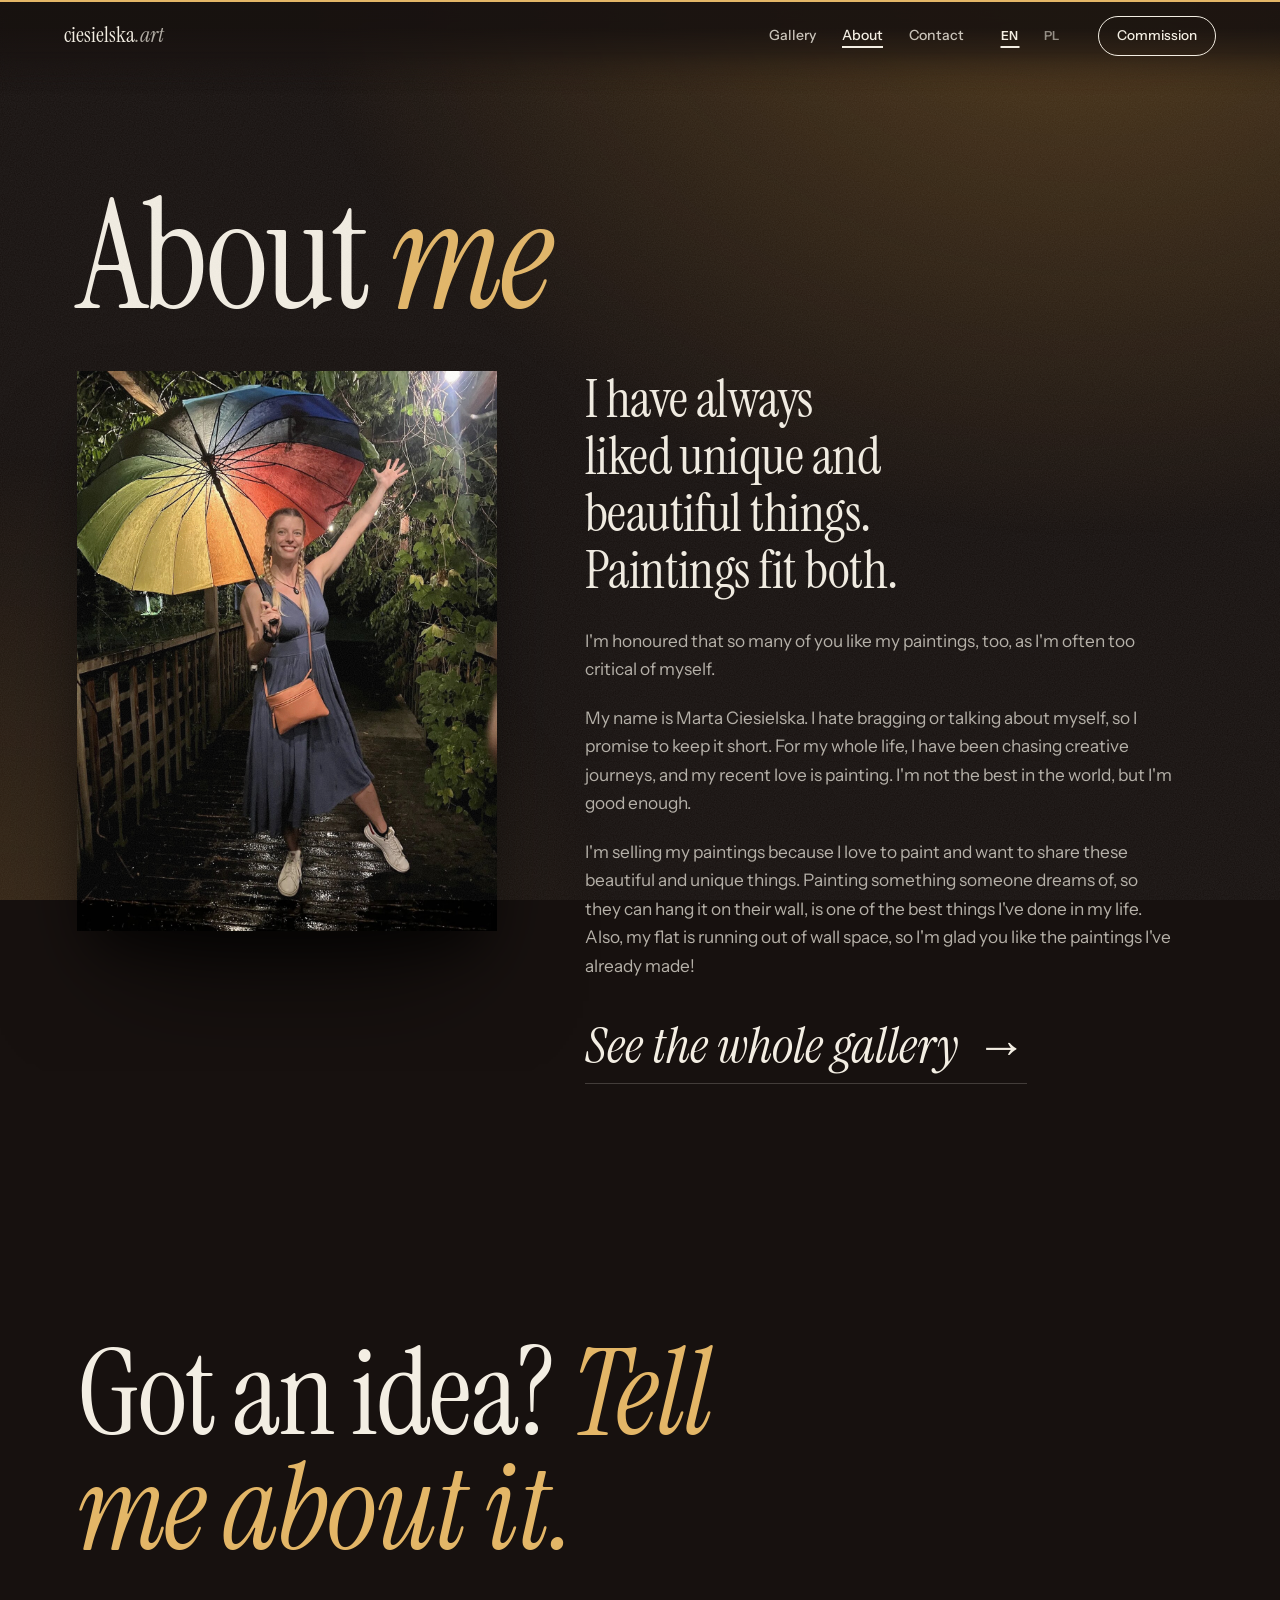
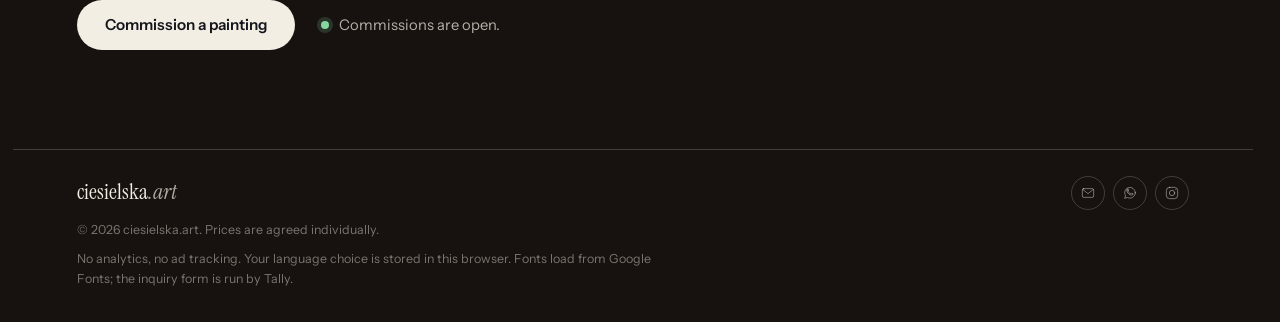
==== about.html @ aa06f035 "Add About page, three new paintings and a restyled contact page - About page with Marta's text and p" ====
<!DOCTYPE html>
<html lang="en" data-room="ember">
<head>
<meta charset="UTF-8">
<meta name="viewport" content="width=device-width, initial-scale=1.0, viewport-fit=cover">
<meta name="theme-color" content="#17110f">
<meta name="description" content="Marta Ciesielska, painter. A few words about who paints the pictures on ciesielska.art.">
<meta property="og:type" content="website">
<meta property="og:title" content="About | ciesielska.art">
<meta property="og:description" content="Marta Ciesielska, painter. A few words about who paints the pictures on ciesielska.art.">
<meta property="og:image" content="https://ciesielska.art/images/01-nebula-turtles.jpg">

<title>About | ciesielska.art</title>

<link rel="icon" href="data:image/svg+xml,%3Csvg xmlns='http://www.w3.org/2000/svg' viewBox='0 0 32 32'%3E%3Crect width='32' height='32' rx='7' fill='%230a1322'/%3E%3Cpath d='M7 20c2-9 9-13 17-11-1 8-6 14-14 15-2 0-3-2-3-4z' fill='%23e2633c'/%3E%3C/svg%3E">

<link rel="preconnect" href="https://fonts.googleapis.com">
<link rel="preconnect" href="https://fonts.gstatic.com" crossorigin>
<link href="https://fonts.googleapis.com/css2?family=Instrument+Sans:wght@400;500;600&family=Instrument+Serif:ital@0;1&display=swap" rel="stylesheet">

<script>
if (!matchMedia('(prefers-reduced-motion: reduce)').matches || /[?&]motion=on\b/.test(location.search)) document.documentElement.classList.add('motion');
</script>

<link rel="stylesheet" href="site.css?v=about-1">
</head>
<body data-page="about">

<div class="wash" aria-hidden="true"></div>
<div class="grain" aria-hidden="true"></div>
<div class="progress" aria-hidden="true"></div>

<header class="topbar">
  <a class="wordmark" href="./">ciesielska<em>.art</em></a>
  <div class="topbar-right">
    <a class="nav-link" href="gallery.html" data-i18n="nav_gallery">Gallery</a>
    <a class="nav-link" href="about.html" aria-current="page" data-i18n="nav_about">About</a>
    <a class="nav-link" href="contact.html" data-i18n="nav_contact">Contact</a>
    <div class="lang" role="group" aria-label="Language" data-i18n-attr="aria-label:language_group">
      <button type="button" data-lang="en" aria-pressed="true" aria-label="Switch to English">EN</button>
      <button type="button" data-lang="pl" aria-pressed="false" aria-label="Switch to Polish">PL</button>
    </div>
    <button type="button" class="topbar-cta" data-commission data-i18n="cta_top">Commission</button>
  </div>
</header>

<main>
  <section class="page-head about-head" data-room="ember">
    <h1 data-i18n-html="about_title">About <em>me</em></h1>
  </section>

  <section class="about-body" data-room="ember">
    <figure class="about-photo unveil">
      <div class="art" style="--ratio:1200/1599">
        <img src="images/marta.jpg" width="1200" height="1599" alt="Marta Ciesielska smiling under a rainbow umbrella on a rainy night, one arm raised" data-i18n-attr="alt:about_photo_alt" decoding="async">
        <span class="sheen" aria-hidden="true"></span>
      </div>
    </figure>

    <div class="about-text">
      <p class="about-lead reveal" data-i18n="about_lead">I have always liked unique and beautiful things. Paintings fit both.</p>
      <p class="reveal" data-i18n="about_p1">I'm honoured that so many of you like my paintings, too, as I'm often too critical of myself.</p>
      <p class="reveal" data-i18n="about_p2">My name is Marta Ciesielska. I hate bragging or talking about myself, so I promise to keep it short. For my whole life, I have been chasing creative journeys, and my recent love is painting. I'm not the best in the world, but I'm good enough.</p>
      <p class="reveal" data-i18n="about_p3">I'm selling my paintings because I love to paint and want to share these beautiful and unique things. Painting something someone dreams of, so they can hang it on their wall, is one of the best things I've done in my life. Also, my flat is running out of wall space, so I'm glad you like the paintings I've already made!</p>
      <p class="about-more reveal"><a class="big-link" href="gallery.html" data-i18n="see_all">See the whole gallery</a></p>
    </div>
  </section>

  <section class="closing" data-room="ember">
    <h2 class="reveal" data-i18n-html="closing_title">Got an idea? <em>Tell me about it.</em></h2>
    <div class="closing-row reveal">
      <button type="button" class="btn btn-solid" data-commission data-i18n="cta_footer">Commission a painting</button>
      <span class="open-note" data-i18n="footer_text">Commissions are open.</span>
    </div>
  </section>
</main>

<footer>
  <a class="wordmark" href="./">ciesielska<em>.art</em></a>
  <nav class="footer-social" aria-label="Linki kontaktowe" data-i18n-attr="aria-label:footer_contact">
    <a href="mailto:marta@ciesielska.art" aria-label="Napisz e-mail do Marty" data-i18n-attr="aria-label:footer_email"><svg viewBox="0 0 24 24" aria-hidden="true"><rect x="3.5" y="5.5" width="17" height="13" rx="2"></rect><path d="m4.5 7 7.5 6 7.5-6"></path></svg></a>
    <a href="https://wa.me/ciesielska.art" target="_blank" rel="noopener noreferrer" aria-label="Napisz do Marty na WhatsAppie" data-i18n-attr="aria-label:footer_whatsapp"><svg viewBox="0 0 24 24" aria-hidden="true"><path d="M20 11.7a8 8 0 0 1-11.8 7L4 20l1.3-4A8 8 0 1 1 20 11.7Z"></path><path d="M9 8.5c.4 2.4 2.1 4.2 4.6 5l1.1-1.1 2 .8c-.2 1.2-1.1 2-2.3 2-3.7-.2-7.2-3.7-7.3-7.3 0-1.1.8-2.1 2-2.3l.8 2L9 8.5Z"></path></svg></a>
    <a href="https://www.instagram.com/ciesielska.art/" target="_blank" rel="noopener noreferrer" aria-label="ciesielska.art na Instagramie" data-i18n-attr="aria-label:footer_instagram"><svg viewBox="0 0 24 24" aria-hidden="true"><rect x="3.5" y="3.5" width="17" height="17" rx="5"></rect><circle cx="12" cy="12" r="4"></circle><circle class="footer-social-dot" cx="17.6" cy="6.7" r=".8"></circle></svg></a>
  </nav>
  <p data-i18n="footer_legal">© 2026 ciesielska.art. Ceny ustalam indywidualnie.</p>
  <p data-i18n="privacy_note">Bez analityki i śledzenia reklam. Wybrany język zapisuje się w tej przeglądarce. Czcionki pochodzą z Google Fonts, a formularz działa przez Tally.</p>
</footer>

<script src="works.js?v=about-1"></script>
<script src="site.js?v=about-1"></script>
</body>
</html>
---- site.css ----
/* The wall colour is a registered property, so it can fade from room to room. */
@property --wall { syntax: "<color>"; inherits: true; initial-value: #0a1322; }
@property --glow { syntax: "<color>"; inherits: true; initial-value: #1c6a86; }

:root {
  --fg: #f3eee3;
  --fg-soft: rgba(243, 238, 227, .72);
  --fg-faint: rgba(243, 238, 227, .45);
  --rule: rgba(243, 238, 227, .2);
  --ochre: #e3b667;
  --ember: #e2633c;
  --paper: #f1eadb;
  --ink: #1b1a22;
  --ink-soft: #5b5763;

  --serif: "Instrument Serif", "Iowan Old Style", Georgia, serif;
  --sans: "Instrument Sans", -apple-system, BlinkMacSystemFont, "Segoe UI", sans-serif;

  --pad: clamp(20px, 5vw, 72px);
  --hung-w: min(92vw, 1080px, calc((100svh - 300px) * 1.4286));
}

html {
  --wall: #0a1322;
  --glow: #1c6a86;
  transition: --wall 1.4s ease, --glow 1.4s ease;
  -webkit-text-size-adjust: 100%;
  scrollbar-gutter: stable;
}
html[data-room="reef"]   { --wall: #07202c; --glow: #1f93b4; }
html[data-room="violet"] { --wall: #120f2a; --glow: #5b3fae; }
html[data-room="dusk"]   { --wall: #1c1220; --glow: #c4523a; }
html[data-room="ink"]    { --wall: #0e0f14; --glow: #3a3f66; }
html[data-room="ember"]  { --wall: #17110f; --glow: #a8742a; }
html.motion { scroll-behavior: smooth; }
html:has(dialog[open]) { overflow: hidden; }

* { margin: 0; padding: 0; box-sizing: border-box; }

body {
  background: var(--wall);
  color: var(--fg);
  font-family: var(--sans);
  font-size: 1.0625rem;
  line-height: 1.55;
  -webkit-font-smoothing: antialiased;
  overflow-x: clip;
}

::selection { background: var(--ember); color: #fff; }
:focus-visible { outline: 2px solid var(--ochre); outline-offset: 4px; border-radius: 2px; }

button { font: inherit; color: inherit; background: none; border: 0; cursor: pointer; }
img { display: block; }
h1, h2, h3 { font-family: var(--serif); font-weight: 400; }
em { font-style: italic; }

/* Light pooling on the wall, tinted by the painting in view. */
.wash {
  position: fixed; inset: 0; z-index: -1; pointer-events: none;
  background:
    radial-gradient(90vmax 70vmax at 85% -10%, color-mix(in oklab, var(--glow) 42%, transparent), transparent 70%),
    radial-gradient(70vmax 60vmax at 0% 110%, color-mix(in oklab, var(--glow) 24%, transparent), transparent 70%);
}

/* Fine grain over everything, like tooth on a canvas. */
.grain {
  position: fixed; inset: 0; z-index: 40; pointer-events: none; opacity: .11;
  background-image: url("data:image/svg+xml,%3Csvg xmlns='http://www.w3.org/2000/svg' width='220' height='220'%3E%3Cfilter id='n'%3E%3CfeTurbulence type='fractalNoise' baseFrequency='.85' numOctaves='2' stitchTiles='stitch'/%3E%3CfeColorMatrix values='0 0 0 0 .5 0 0 0 0 .5 0 0 0 0 .5 0 0 0 .9 0'/%3E%3C/filter%3E%3Crect width='100%25' height='100%25' filter='url(%23n)'/%3E%3C/svg%3E");
}

.progress { display: none; }
@supports (animation-timeline: scroll()) {
  .motion .progress {
    display: block; position: fixed; top: 0; left: 0; right: 0; height: 2px; z-index: 60;
    background: var(--ochre); transform-origin: 0 50%;
    animation: grow linear both; animation-timeline: scroll(root);
  }
}
@keyframes grow { from { transform: scaleX(0); } to { transform: scaleX(1); } }

/* ============ TOP BAR ============ */
.topbar {
  position: fixed; top: 0; left: 0; right: 0; z-index: 50;
  display: flex; align-items: center; justify-content: space-between; gap: 16px;
  padding: calc(16px + env(safe-area-inset-top, 0px)) var(--pad) 12px;
  color: var(--fg);
  transition: transform .45s cubic-bezier(.2, .7, .2, 1);
}
/* A feathered veil in the wall colour, so text scrolling underneath never tangles with the header. */
.topbar::before {
  content: ""; position: absolute; inset: 0 0 -26px; z-index: -1; pointer-events: none;
  background: linear-gradient(color-mix(in srgb, var(--wall) 88%, transparent) 30%, transparent);
  -webkit-backdrop-filter: blur(10px); backdrop-filter: blur(10px);
  -webkit-mask-image: linear-gradient(#000 55%, transparent); mask-image: linear-gradient(#000 55%, transparent);
}
/* Past the hero the header tucks away on the way down and returns on the way up. */
.topbar.tucked { transform: translateY(-130%); }
.topbar.tucked:focus-within { transform: none; }
.wordmark { font-family: var(--serif); font-size: 1.35rem; color: inherit; text-decoration: none; white-space: nowrap; }
.wordmark em { opacity: .7; }
.topbar-right { display: flex; align-items: center; gap: clamp(12px, 3vw, 26px); }
.lang { display: flex; gap: 2px; }
.lang button {
  font-size: .78rem; font-weight: 600; letter-spacing: .08em;
  min-width: 40px; min-height: 40px; opacity: .55; transition: opacity .2s;
}
.lang button:hover { opacity: 1; }
.lang button[aria-pressed="true"] { opacity: 1; text-decoration: underline; text-underline-offset: 6px; text-decoration-thickness: 1.5px; }
.nav-link {
  display: inline-flex; align-items: center; min-height: 40px;
  font-size: .88rem; font-weight: 500; color: inherit; text-decoration: none; opacity: .8; transition: opacity .2s;
}
.nav-link:hover, .nav-link[aria-current] { opacity: 1; }
.nav-link[aria-current] { text-decoration: underline; text-underline-offset: 6px; text-decoration-thickness: 1.5px; }
.topbar-cta {
  font-size: .85rem; font-weight: 500; white-space: nowrap;
  min-height: 40px; padding: 0 18px; border: 1px solid currentColor; border-radius: 999px;
  transition: background .2s, color .2s;
}
.topbar-cta:hover { background: var(--fg); color: #14151c; }

/* ============ BUTTONS ============ */
.btn {
  display: inline-flex; align-items: center; justify-content: center;
  min-height: 50px; padding: 0 28px; border-radius: 999px;
  font-size: .95rem; font-weight: 600; text-decoration: none;
  transition: transform .25s cubic-bezier(.2,.7,.2,1), background .2s, color .2s, border-color .2s;
}
.btn:hover { transform: translateY(-2px); }
.btn-solid { background: var(--fg); color: #14151c; }
.btn-solid:hover { background: #fff; }
.btn-line { color: var(--fg); border: 1px solid rgba(243, 238, 227, .5); }
.btn-line:hover { border-color: var(--fg); }

.text-btn {
  font-size: .92rem; font-weight: 500; text-align: left;
  padding: 10px 0; border-bottom: 1px solid var(--rule);
  transition: border-color .2s, color .2s;
}
.text-btn::after { content: "\2192"; display: inline-block; margin-left: .5em; transition: transform .25s; }
.text-btn:hover { border-color: var(--ochre); color: var(--ochre); }
.text-btn:hover::after { transform: translateX(4px); }

/* ============ HERO ============
   With motion on, the page opens inside the paint and scrolling steps you
   back until the canvas hangs on the wall. Without it: copy, then canvas. */
.hero { position: relative; }
.hero-stage {
  position: relative; min-height: 100svh;
  display: flex; flex-direction: column; align-items: center; justify-content: center; gap: 26px;
  padding: 110px 4vw 56px;
}
.hero-copy { width: min(100%, 1080px); order: -1; margin-bottom: 20px; }
.hero-scrim, .scroll-hint { display: none; }

.kicker { font-size: .78rem; font-weight: 600; letter-spacing: .14em; text-transform: uppercase; color: var(--ochre); margin-bottom: 18px; }
.hero h1 { font-size: clamp(2.9rem, 11vw, 7.5rem); line-height: .96; letter-spacing: -.015em; margin-bottom: 22px; text-wrap: balance; }
.hero h1 em { color: var(--ochre); }
.lede { max-width: 46ch; color: var(--fg-soft); margin-bottom: 30px; text-wrap: pretty; }
.hero-actions { display: flex; flex-wrap: wrap; gap: 12px; }

.hero-canvas { width: var(--hung-w); flex: none; }
.hero-label { width: var(--hung-w); container-type: inline-size; }

.motion .hero { height: 250svh; }
.motion .hero-stage { position: sticky; top: 0; height: 100svh; min-height: 0; overflow: clip; padding: 76px 4vw 28px; }
.motion .hero-canvas { transform: scale(var(--s, 1)); pointer-events: none; }
.motion .hero.hung .hero-canvas { pointer-events: auto; }
.motion .hero-scrim {
  display: block; position: absolute; inset: 0; z-index: 2; pointer-events: none; opacity: var(--scrim, 1);
  background:
    linear-gradient(180deg, rgba(6, 9, 20, .5) 0%, rgba(6, 9, 20, 0) 26%),
    linear-gradient(8deg, rgba(6, 9, 20, .92) 8%, rgba(6, 9, 20, .5) 42%, rgba(6, 9, 20, 0) 70%);
}
.motion .hero-copy {
  position: absolute; left: 0; right: 0; bottom: 0; z-index: 3; width: auto; margin: 0;
  padding: 0 var(--pad) clamp(84px, 13svh, 130px);
  opacity: var(--copy, 1); transform: translateY(calc((1 - var(--copy, 1)) * -40px));
}
.motion .hero.past .hero-copy, .motion .hero.past .scroll-hint { visibility: hidden; }
.motion .hero-label { opacity: var(--label, 0); transform: translateY(calc((1 - var(--label, 0)) * 16px)); }
.motion .hero:not(.hung) .hero-label { pointer-events: none; }

.motion .scroll-hint {
  position: absolute; left: 50%; bottom: 20px; z-index: 3; transform: translateX(-50%);
  display: flex; flex-direction: column; align-items: center; gap: 8px;
  font-size: .7rem; font-weight: 600; letter-spacing: .16em; text-transform: uppercase; white-space: nowrap;
  color: var(--fg-soft); opacity: var(--copy, 1);
}
.motion .scroll-hint::after { content: ""; width: 1px; height: 30px; background: linear-gradient(var(--fg), transparent); animation: drip 2s ease-in-out infinite; }
@keyframes drip {
  0% { transform: scaleY(0); transform-origin: top; }
  55% { transform: scaleY(1); transform-origin: top; }
  100% { transform: scaleY(0); transform-origin: bottom; }
}

/* ============ A PAINTING ON THE WALL ============ */
.art {
  position: relative; display: block; width: 100%; overflow: hidden; cursor: zoom-in;
  aspect-ratio: var(--ratio);
  box-shadow: 0 2px 0 rgba(255, 255, 255, .06) inset, 0 30px 50px -18px rgba(0, 0, 0, .65), 0 70px 120px -40px rgba(0, 0, 0, .7);
  transform: perspective(1100px) rotateX(calc(var(--ty, 0) * -3.5deg)) rotateY(calc(var(--tx, 0) * 3.5deg));
  transition: transform .6s cubic-bezier(.2, .7, .2, 1);
}
/* The photos include a sliver of easel; a slight crop keeps only the canvas. */
.art img, .viewer-frame img {
  width: 100%; height: 100%; object-fit: cover;
  transform: scale(var(--crop, 1)); transform-origin: var(--origin, 50% 50%);
}
/* Raking light that follows the pointer. */
.sheen {
  position: absolute; inset: 0; pointer-events: none; opacity: 0; transition: opacity .4s;
  background: radial-gradient(circle at var(--mx, 50%) var(--my, 50%), rgba(255, 250, 235, .5), transparent 46%);
  mix-blend-mode: soft-light;
}
.art:hover .sheen { opacity: 1; }
.closer {
  position: absolute; right: 12px; bottom: 12px;
  font-size: .72rem; font-weight: 600; letter-spacing: .06em; color: #fff;
  padding: 7px 12px; border-radius: 999px; background: rgba(8, 10, 20, .6);
  -webkit-backdrop-filter: blur(8px); backdrop-filter: blur(8px);
  opacity: 0; transform: translateY(6px); transition: opacity .3s, transform .3s;
}
.art:hover .closer, .art:focus-visible .closer { opacity: 1; transform: none; }
@media (hover: none) { .closer { opacity: 1; transform: none; } }

.placard { display: grid; gap: 14px; border-top: 1px solid var(--rule); padding-top: 18px; }
.placard h2 { font-size: clamp(1.9rem, 4.2vw, 2.9rem); line-height: 1.02; text-wrap: balance; }
.medium { font-size: .82rem; color: var(--fg-faint); margin-top: 6px; }
.desc { color: var(--fg-soft); max-width: 38ch; text-wrap: pretty; }
.placard-foot { display: flex; flex-wrap: wrap; align-items: center; gap: 6px 22px; }
.status { display: inline-flex; align-items: center; gap: 8px; font-size: .78rem; font-weight: 600; letter-spacing: .1em; text-transform: uppercase; color: var(--fg-soft); }
.status::before { content: ""; width: 8px; height: 8px; border-radius: 50%; background: var(--ember); }
.status.is-available::before { background: #86d6a0; box-shadow: 0 0 0 4px rgba(134, 214, 160, .18); }

@container (min-width: 640px) {
  .hero-label .placard { grid-template-columns: 1fr 1.25fr auto; gap: 36px; align-items: start; }
  .hero-label .placard h2 { font-size: 2.3rem; }
  .hero-label .placard-foot { flex-direction: column; align-items: flex-end; }
}
@container (max-width: 420px) {
  .hero-label .placard { gap: 8px; padding-top: 14px; }
  .hero-label .placard h2 { font-size: 1.8rem; }
  .hero-label .desc { font-size: .95rem; }
}

.piece {
  max-width: 1240px; margin: 0 auto;
  padding: clamp(90px, 16svh, 190px) var(--pad);
  display: grid; gap: 32px; align-items: end;
}
.work { justify-self: center; width: 100%; }
.piece--portrait .work { width: min(100%, 470px, 72svh); }

@media (min-width: 860px) {
  .piece { gap: clamp(40px, 6vw, 90px); }
  .piece--portrait { grid-template-columns: minmax(0, 6fr) minmax(0, 5fr); }
  .piece--portrait .work { justify-self: end; }
  .piece--landscape { grid-template-columns: minmax(0, 3fr) minmax(0, 7fr); }
  .piece--landscape .placard { order: -1; }
  .piece .placard { padding-bottom: 6px; }
}

/* Scroll reveals (only when motion is on, so nothing can get stuck invisible). */
.motion .reveal { opacity: 0; transform: translateY(26px); transition: opacity .9s cubic-bezier(.2,.7,.2,1), transform .9s cubic-bezier(.2,.7,.2,1); transition-delay: var(--d, 0s); }
.motion .reveal.in { opacity: 1; transform: none; }
/* The clip sits on the painting, not on the observed figure: a fully clipped target never reports as visible. */
.motion .unveil .art { clip-path: inset(0 0 100% 0); transition: clip-path 1.3s cubic-bezier(.2,.7,.2,1), transform .6s cubic-bezier(.2,.7,.2,1); }
.motion .unveil.in .art { clip-path: inset(-140px); }

@supports (animation-timeline: view()) {
  .motion .piece .work { animation: drift linear both; animation-timeline: view(); }
  @keyframes drift { from { translate: 0 44px; } to { translate: 0 -44px; } }
}

/* ============ TILES: painting + caption ============ */
.tile figcaption { display: grid; gap: 4px; margin-top: 16px; }
.tile h3 { font-size: 1.65rem; line-height: 1.08; text-wrap: balance; }
.tile .medium { margin-top: 0; }
.tile-size { margin: 0; color: var(--ochre); font-size: .88rem; font-weight: 600; }
.tile-foot { display: flex; flex-wrap: wrap; align-items: center; gap: 4px 14px; margin-top: 6px; }
.price-link {
  display: inline-flex; align-items: center; justify-content: center; min-height: 42px; padding: 0 16px;
  border: 1px solid rgba(243, 238, 227, .5); border-radius: 999px;
  color: var(--fg); font-size: .84rem; font-weight: 600; text-decoration: none;
  transition: background .2s, color .2s, border-color .2s, transform .25s;
}
.price-link:hover { border-color: var(--fg); background: var(--fg); color: #14151c; transform: translateY(-2px); }

/* Thumbnails open close on the painting's best detail and step back to the whole
   picture as the tile scrolls into view; hovering leans back in. The timeline is
   named on the tile because the painting's own clipping box would otherwise be
   treated as the scroller. */
.motion .tile .art img { transform-origin: var(--focus, 50% 50%); transition: scale .9s cubic-bezier(.2, .7, .2, 1); }
.motion .tile .art:hover img, .motion .tile .art:focus-visible img { scale: 1.07; }
@supports (animation-timeline: view()) {
  .motion .tile { view-timeline: --tile block; }
  .motion .tile .art img { animation: step-back linear both; animation-timeline: --tile; animation-range: entry 15% cover 45%; }
  @keyframes step-back {
    from { transform: scale(calc(var(--crop, 1) * var(--zoom, 1.8))); }
    to { transform: scale(var(--crop, 1)); }
  }
}
@supports not (animation-timeline: view()) {
  .motion .tile .art img { transition: transform 1.6s cubic-bezier(.2, .7, .2, 1), scale .9s cubic-bezier(.2, .7, .2, 1); }
  .motion .tile.reveal:not(.in) .art img { transform: scale(calc(var(--crop, 1) * var(--zoom, 1.8))); }
}

/* ============ HOMEPAGE: more work ============ */
.band { max-width: 1240px; margin: 0 auto; padding: 0 var(--pad) clamp(60px, 10svh, 120px); }
.band h2 { font-size: clamp(2.2rem, 6vw, 4rem); line-height: 1; }
.band h2 em { color: var(--ochre); }
.band-sub { color: var(--fg-soft); max-width: 46ch; margin: 14px 0 36px; }
.band-row { display: grid; grid-template-columns: repeat(auto-fill, minmax(min(100%, 260px), 1fr)); gap: clamp(28px, 4vw, 56px); align-items: start; }

.more { max-width: 1240px; margin: 0 auto; padding: 0 var(--pad) clamp(30px, 6svh, 70px); text-align: right; }
.big-link {
  display: inline-block; font-family: var(--serif); font-style: italic; font-size: clamp(1.9rem, 5vw, 3.2rem); line-height: 1.1;
  color: var(--fg); text-decoration: none; padding-bottom: 8px; border-bottom: 1px solid var(--rule);
  transition: color .2s, border-color .2s;
}
.big-link::after { content: "\2192"; display: inline-block; margin-left: .35em; font-style: normal; transition: transform .25s; }
.big-link:hover { color: var(--ochre); border-color: var(--ochre); }
.big-link:hover::after { transform: translateX(6px); }

/* ============ GALLERY PAGE ============ */
.page-head { max-width: 1240px; margin: 0 auto; padding: clamp(120px, 21svh, 210px) var(--pad) 30px; }
.page-head h1 { font-size: clamp(3.6rem, 14vw, 9.5rem); line-height: .9; letter-spacing: -.02em; }
.page-head h1 em { color: var(--ochre); }
.page-head p { max-width: 44ch; color: var(--fg-soft); margin-top: 22px; text-wrap: pretty; }

/* ============ ABOUT PAGE ============ */
.about-head { padding-bottom: clamp(26px, 5svh, 52px); }
.about-body {
  max-width: 1240px; margin: 0 auto; padding: 0 var(--pad) clamp(40px, 8svh, 90px);
  display: grid; gap: clamp(36px, 6vw, 84px); align-items: start;
}
.about-photo { width: min(100%, 420px); }
.about-photo .art { cursor: default; }
.about-text { display: grid; gap: 20px; max-width: 58ch; }
.about-text p { color: var(--fg-soft); font-size: 1.08rem; line-height: 1.65; text-wrap: pretty; }
.about-text .about-lead {
  font-family: var(--serif); font-size: clamp(2rem, 4.6vw, 3.3rem); line-height: 1.08; letter-spacing: -.01em;
  color: var(--fg); max-width: 16ch; margin-bottom: 8px; text-wrap: balance;
}
.about-more { margin-top: 18px; }
@media (min-width: 860px) {
  .about-body { grid-template-columns: minmax(0, 5fr) minmax(0, 7fr); }
  .about-photo { position: sticky; top: 100px; justify-self: start; }
}

/* ============ CONTACT PAGE ============ */
.contact-head { padding-bottom: clamp(26px, 5svh, 52px); }
.contact-head h1 { font-size: clamp(3.2rem, 11vw, 8rem); }
.contact-body {
  max-width: 1240px; margin: 0 auto; padding: 0 var(--pad) clamp(90px, 14svh, 170px);
  display: grid; gap: clamp(36px, 6vw, 84px); align-items: start;
}
/* The painting the visitor came from, hung with its label. */
.contact-about { display: grid; grid-template-columns: minmax(0, 132px) minmax(0, 1fr); gap: 20px; align-items: end; }
.contact-about .art { cursor: pointer; }
.contact-about .placard { gap: 8px; padding-top: 14px; }
.contact-about .placard h2 { font-size: clamp(1.7rem, 4vw, 2.3rem); }
.contact-about .kicker { margin-bottom: 0; font-size: .72rem; }
.contact-about .viewer-note { margin-top: 4px; }

/* Ways to get in touch, as rows you can't miss. */
.contact-list { list-style: none; max-width: 860px; border-top: 1px solid var(--rule); }
.contact-row {
  display: grid; grid-template-columns: 46px minmax(0, 1fr) auto; align-items: center; gap: 4px 20px;
  width: 100%; padding: 24px 4px; border-bottom: 1px solid var(--rule);
  color: var(--fg); text-align: left; text-decoration: none;
  transition: padding .4s cubic-bezier(.2, .7, .2, 1), border-color .2s;
}
.contact-icon {
  grid-row: 1 / span 2; width: 46px; height: 46px; display: grid; place-items: center;
  border: 1px solid var(--rule); border-radius: 50%; color: var(--fg-soft); transition: color .2s, border-color .2s;
}
.contact-icon svg { width: 20px; height: 20px; fill: none; stroke: currentColor; stroke-width: 1.5; stroke-linecap: round; stroke-linejoin: round; }
.contact-icon .dot { fill: currentColor; stroke: none; }
.contact-name { grid-column: 2; font-family: var(--serif); font-size: clamp(1.9rem, 4.6vw, 2.8rem); line-height: 1.05; transition: color .2s; }
.contact-copy { grid-column: 2; font-size: .95rem; color: var(--fg-soft); max-width: 46ch; text-wrap: pretty; }
.contact-go { grid-column: 3; grid-row: 1 / span 2; font-size: 1.6rem; color: var(--fg-faint); transition: transform .3s, color .2s; }
.contact-row:hover, .contact-row:focus-visible { padding-left: 16px; border-color: var(--ochre); }
.contact-row:hover .contact-name, .contact-row:focus-visible .contact-name { color: var(--ochre); }
.contact-row:hover .contact-icon, .contact-row:focus-visible .contact-icon { color: var(--ochre); border-color: var(--ochre); }
.contact-row:hover .contact-go, .contact-row:focus-visible .contact-go { color: var(--ochre); transform: translateX(6px); }

@media (min-width: 900px) {
  .contact-body.has-work { grid-template-columns: minmax(0, 4fr) minmax(0, 8fr); }
  .contact-about { grid-template-columns: none; gap: 22px; max-width: 340px; position: sticky; top: 110px; }
  .contact-about .art { max-width: 230px; }
}

.filters { max-width: 1240px; margin: 0 auto; padding: 6px var(--pad) 0; display: flex; flex-wrap: wrap; gap: 8px; }
.filters button {
  min-height: 42px; padding: 0 18px; border: 1px solid var(--rule); border-radius: 999px;
  font-size: .86rem; font-weight: 500; color: var(--fg-soft); transition: color .2s, border-color .2s, background .2s;
}
.filters button:hover { color: var(--fg); border-color: var(--fg-soft); }
.filters button[aria-pressed="true"] { background: var(--fg); border-color: var(--fg); color: #14151c; }
.filters .count { margin-left: 8px; font-size: .78em; opacity: .6; font-variant-numeric: tabular-nums; }

/* Salon hang: columns of unequal height, the even ones starting a little lower. */
.wall {
  max-width: 1240px; margin: 0 auto;
  padding: clamp(44px, 7vw, 84px) var(--pad) clamp(80px, 14svh, 170px);
  display: grid; grid-template-columns: repeat(var(--cols, 1), minmax(0, 1fr));
  gap: clamp(28px, 4.5vw, 68px); align-items: start;
}
.wall-col { display: grid; gap: clamp(48px, 6vw, 88px); }
.wall:not([data-cols="1"]) .wall-col:nth-child(even) { padding-top: clamp(50px, 8vw, 130px); }
.wall-note {
  font-family: var(--serif); font-style: italic; font-size: 1.45rem; line-height: 1.25; color: var(--fg-faint);
  max-width: 22ch; padding: 22px 0 0; border-top: 1px solid var(--rule);
}
.wall noscript { color: var(--fg-soft); }

/* ============ STATEMENT ============ */
.statement { padding: clamp(100px, 20svh, 220px) var(--pad); max-width: 1240px; margin: 0 auto; }
.statement-text { font-family: var(--serif); font-size: clamp(2.3rem, 7vw, 5.6rem); line-height: 1.04; letter-spacing: -.01em; max-width: 17ch; text-wrap: balance; }
@supports (animation-timeline: view()) {
  .motion .statement-text { view-timeline: --say block; }
  .motion .statement-text .w {
    opacity: .16; animation: ink-in linear both; animation-timeline: --say;
    animation-range: cover calc(12% + var(--i) * 2.2%) cover calc(24% + var(--i) * 2.2%);
  }
  @keyframes ink-in { to { opacity: 1; } }
}
.facts { list-style: none; display: grid; gap: 0; margin-top: clamp(40px, 7vw, 80px); border-top: 1px solid var(--rule); }
.facts li { padding: 18px 0; border-bottom: 1px solid var(--rule); font-size: .82rem; font-weight: 600; letter-spacing: .12em; text-transform: uppercase; color: var(--fg-soft); }
@media (min-width: 760px) {
  .facts { grid-template-columns: repeat(3, 1fr); }
  .facts li { border-bottom: 0; }
}

/* ============ PROCESS: a sheet of paper ============ */
.paper { position: relative; background: var(--paper); color: var(--ink); padding: clamp(80px, 13vw, 150px) 0; overflow-x: clip; }
.paper::before, .paper::after {
  content: ""; position: absolute; left: -3%; right: -3%; height: 34px; background: inherit;
  filter: url(#torn); /* torn edge instead of a ruler-straight one */
}
.paper::before { top: -14px; }
.paper::after { bottom: -14px; }
.paper-inner { position: relative; z-index: 1; max-width: 1240px; margin: 0 auto; padding: 0 var(--pad); display: grid; gap: 44px; }
.paper h2 { font-size: clamp(2.4rem, 6vw, 4.4rem); line-height: 1; letter-spacing: -.01em; max-width: 9ch; text-wrap: balance; }
.paper h2 em { color: var(--ember); }

.steps { list-style: none; position: relative; padding-left: 30px; }
.steps::before { content: ""; position: absolute; left: 0; top: 8px; bottom: 8px; width: 3px; border-radius: 3px; background: var(--ember); filter: url(#torn); }
@supports (animation-timeline: view()) {
  .motion .steps { view-timeline: --steps block; }
  .motion .steps::before { transform-origin: 50% 0; animation: draw linear both; animation-timeline: --steps; animation-range: cover 12% cover 62%; }
  @keyframes draw { from { transform: scaleY(0); } to { transform: scaleY(1); } }
}
.step { display: grid; grid-template-columns: 54px 1fr; gap: 6px 14px; padding: 22px 0; border-bottom: 1px solid rgba(27, 26, 34, .14); }
.step:first-child { padding-top: 0; }
.step:last-child { border-bottom: 0; padding-bottom: 0; }
.num { font-family: var(--serif); font-style: italic; font-size: 2.7rem; line-height: .9; color: var(--ember); }
.step h3 { font-size: 1.75rem; line-height: 1.1; margin-bottom: 6px; }
.step p { color: var(--ink-soft); max-width: 46ch; }
.step .note { margin-top: 10px; font-size: .84rem; font-weight: 600; color: var(--ink); padding-left: 12px; border-left: 2px solid var(--ember); }

@media (min-width: 860px) {
  .paper-inner { grid-template-columns: minmax(0, 5fr) minmax(0, 7fr); gap: 60px; align-items: start; }
  .paper h2 { position: sticky; top: 110px; }
  .step { grid-template-columns: 72px 1fr; padding: 28px 0; }
}

/* ============ CLOSING + FOOTER ============ */
.closing { max-width: 1240px; margin: 0 auto; padding: clamp(110px, 20svh, 220px) var(--pad) clamp(70px, 11svh, 120px); }
.closing h2 { font-size: clamp(2.9rem, 10vw, 7.5rem); line-height: .96; letter-spacing: -.015em; margin-bottom: 34px; text-wrap: balance; }
.closing h2 em { color: var(--ochre); }
.closing-row { display: flex; flex-wrap: wrap; align-items: center; gap: 16px 26px; }
.open-note { display: inline-flex; align-items: center; gap: 10px; font-size: .92rem; color: var(--fg-soft); }
.open-note::before { content: ""; width: 8px; height: 8px; border-radius: 50%; background: #86d6a0; box-shadow: 0 0 0 4px rgba(134, 214, 160, .18); }

footer { max-width: 1240px; margin: 0 auto; padding: 26px var(--pad) calc(34px + env(safe-area-inset-bottom, 0px)); border-top: 1px solid var(--rule); display: grid; grid-template-columns: 1fr auto; align-items: center; gap: 10px 20px; }
footer .wordmark { color: var(--fg); }
.footer-social { display: flex; align-items: center; gap: 8px; }
.footer-social a { width: 34px; height: 34px; display: grid; place-items: center; border: 1px solid var(--rule); border-radius: 50%; color: var(--fg-faint); transition: color .2s, border-color .2s, background .2s; }
.footer-social a:hover, .footer-social a:focus-visible { color: var(--ochre); border-color: var(--ochre); background: rgba(227, 182, 103, .06); }
.footer-social a:focus-visible { outline: 2px solid var(--ochre); outline-offset: 3px; }
.footer-social svg { width: 16px; height: 16px; fill: none; stroke: currentColor; stroke-width: 1.5; stroke-linecap: round; stroke-linejoin: round; }
.footer-social .footer-social-dot { fill: currentColor; stroke: none; }
footer p { grid-column: 1 / -1; font-size: .78rem; color: var(--fg-faint); max-width: 74ch; }

/* ============ DIALOGS ============ */
dialog { border: 0; padding: 0; color: inherit; }

/* Close-up viewer: the painting on one side, its label and the one action on the other */
.viewer {
  width: 100vw; height: 100dvh; max-width: none; max-height: none; overflow: hidden;
  background: color-mix(in srgb, var(--wall) 84%, #000); color: var(--fg);
}
.viewer[open] { display: grid; grid-template-rows: minmax(0, 56dvh) minmax(0, 1fr); }
.viewer::backdrop { background: #05060c; }
/* The stage is a size container, so the frame can fit itself with cqw/cqh units. */
.viewer-stage { container-type: size; min-height: 0; overflow: auto; display: flex; padding: 60px 16px 16px; overscroll-behavior: contain; }
.viewer-frame {
  flex: none; margin: auto; overflow: hidden; cursor: zoom-in;
  aspect-ratio: var(--ratio);
  width: min(100cqw, 100cqh * var(--ratio));
  box-shadow: 0 40px 100px -30px #000;
}
.viewer.zoomed .viewer-frame { cursor: zoom-out; width: calc(min(100cqw, 100cqh * var(--ratio)) * 2.4); }
.viewer-panel {
  min-height: 0; overflow-y: auto; overscroll-behavior: contain;
  display: grid; gap: 12px; align-content: start;
  padding: 20px var(--pad) calc(24px + env(safe-area-inset-bottom, 0px));
  border-top: 1px solid var(--rule);
}
.viewer-panel h2 { font-size: clamp(2rem, 5vw, 2.7rem); line-height: 1.02; text-wrap: balance; }
.viewer-panel .medium { margin-top: -6px; }
.viewer-status { display: flex; flex-wrap: wrap; align-items: center; gap: 6px 16px; }
.price { font-size: .9rem; color: var(--fg-soft); }
.viewer-note { font-size: .86rem; color: var(--fg-soft); padding-left: 12px; border-left: 2px solid var(--ochre); max-width: 40ch; }
.viewer-actions { display: flex; flex-wrap: wrap; align-items: center; gap: 10px 22px; margin-top: 4px; }
.text-btn.plain::after { content: none; }
.viewer-nav { display: flex; align-items: center; gap: 14px; margin-top: 6px; font-size: .82rem; color: var(--fg-faint); font-variant-numeric: tabular-nums; }
.viewer-hint { font-size: .76rem; color: var(--fg-faint); }
[hidden] { display: none !important; }

@media (min-width: 900px) {
  .viewer[open] { grid-template-rows: none; grid-template-columns: minmax(0, 1fr) min(400px, 34vw); }
  .viewer-stage { padding: 32px; }
  .viewer-panel { align-content: center; gap: 14px; padding: 84px 36px 36px; border-top: 0; border-left: 1px solid var(--rule); }
}

.x {
  width: 44px; height: 44px; border-radius: 50%; display: grid; place-items: center; flex: none;
  font-size: 1.3rem; line-height: 1; border: 1px solid currentColor; opacity: .75; transition: opacity .2s;
}
.x:hover { opacity: 1; }
.viewer > .x { position: absolute; top: calc(12px + env(safe-area-inset-top, 0px)); right: var(--pad); z-index: 3; background: rgba(5, 6, 12, .6); }

::view-transition-group(art) { animation-duration: .55s; animation-timing-function: cubic-bezier(.2, .8, .2, 1); }

/* Inquiry sheet (Tally embed) */
.sheet {
  width: 100%; max-width: 560px; height: 92dvh; max-height: 92dvh;
  margin: auto auto 0; border-radius: 22px 22px 0 0; overflow: hidden;
  background: #fbf8f1; color: var(--ink);
  opacity: 0; translate: 0 40px;
  transition: opacity .3s, translate .35s cubic-bezier(.2, .9, .3, 1);
  transition: opacity .3s, translate .35s cubic-bezier(.2, .9, .3, 1), overlay .35s allow-discrete, display .35s allow-discrete;
}
.sheet[open] { display: flex; flex-direction: column; opacity: 1; translate: 0 0; }
@starting-style { .sheet[open] { opacity: 0; translate: 0 40px; } }
.sheet::backdrop { background: rgba(6, 8, 16, .62); -webkit-backdrop-filter: blur(8px); backdrop-filter: blur(8px); }
.sheet-head { display: flex; align-items: center; justify-content: space-between; gap: 16px; padding: 20px 24px 8px; }
.sheet-head h3 { font-size: 1.9rem; line-height: 1.1; }
.sheet-body { flex: 1; overflow-y: auto; overscroll-behavior: contain; -webkit-overflow-scrolling: touch; }
.sheet-sub { font-size: .9rem; color: var(--ink-soft); padding: 0 24px 14px; }
.tally-frame { display: block; width: calc(100% - 32px); margin: 0 16px; min-height: 60dvh; border: 0; }
.sheet-fallback { padding: 14px 24px calc(18px + env(safe-area-inset-bottom, 0px)); text-align: center; font-size: .78rem; color: var(--ink-soft); }
.sheet-fallback a { color: var(--ink); font-weight: 600; }

@media (min-width: 768px) {
  .sheet { margin: auto; border-radius: 22px; height: min(720px, 92dvh); }
}

/* ============ SMALL / SHORT SCREENS ============ */
@media (max-width: 560px) {
  .topbar-cta { display: none; }
  /* Three links plus the language switch have to share one line on a phone. */
  .topbar-right { gap: clamp(8px, 2.6vw, 14px); }
  .nav-link { font-size: .84rem; }
  .lang button { min-width: 30px; }
  .wordmark { font-size: 1.2rem; }
  .hero-actions .btn { flex: 1 1 100%; }
}
@media (max-height: 540px) and (orientation: landscape) {
  :root { --hung-w: min(54vw, calc((100svh - 100px) * 1.4286)); }
  .hero-stage, .motion .hero-stage { flex-direction: row; gap: 28px; }
  .hero-label { width: auto; flex: 1; min-width: 0; }
  .hero h1 { font-size: clamp(2.4rem, 12svh, 4rem); }
  .motion .hero-copy { padding-bottom: 28px; }
  .lede { margin-bottom: 18px; }
  .scroll-hint { display: none !important; }
}
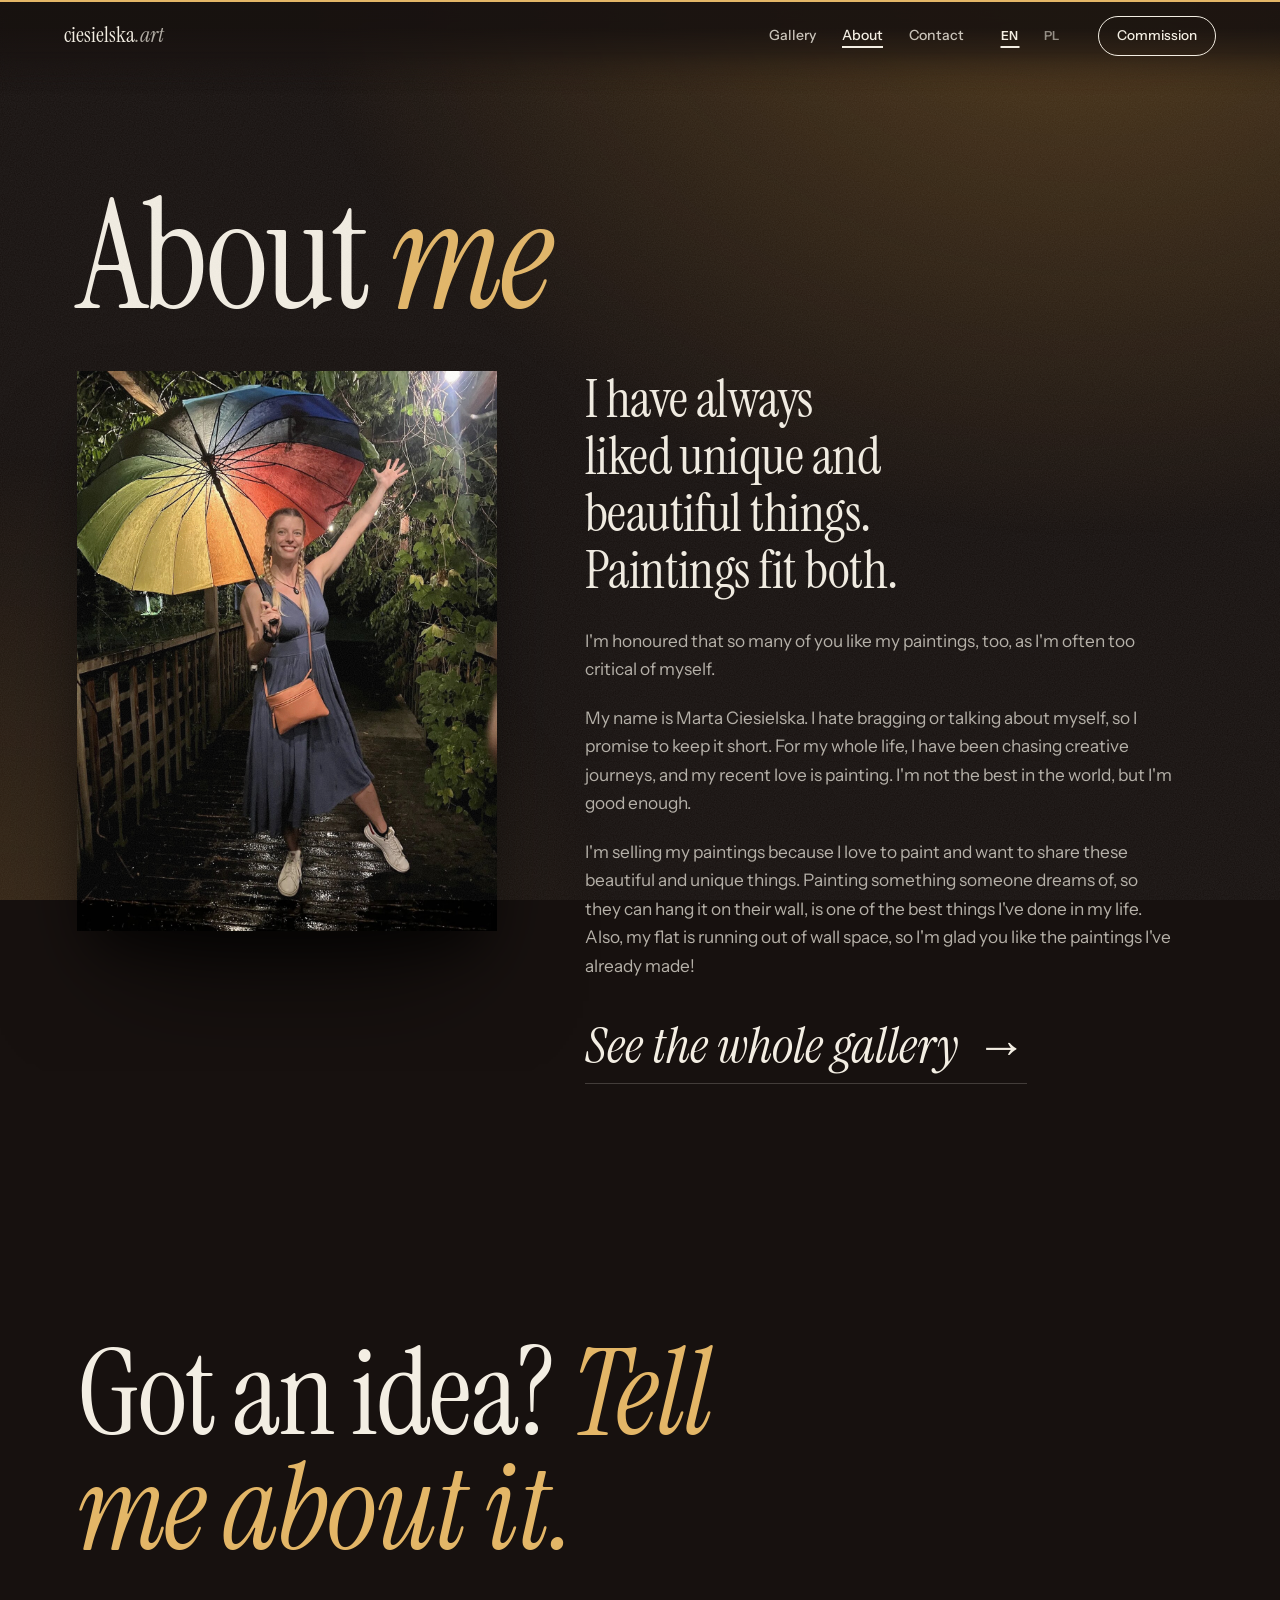
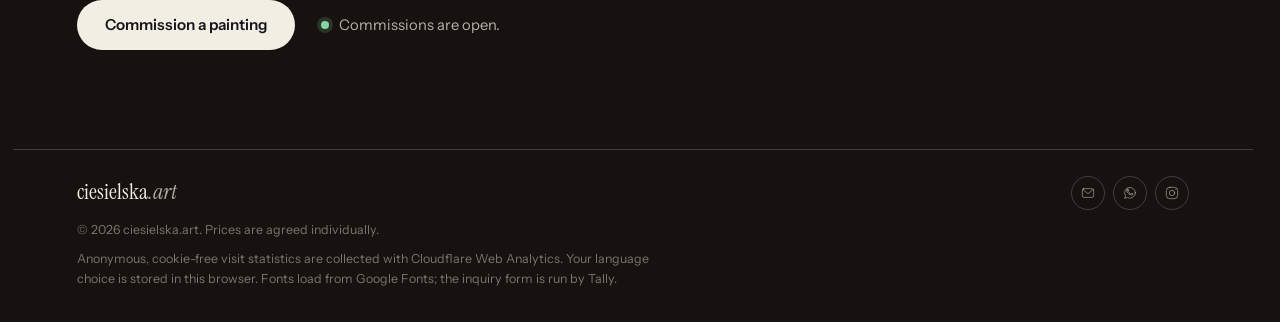
==== commit 6c12effa: "Add Cloudflare Web Analytics" ====
--- a/about.html
+++ b/about.html
@@ -22,7 +22,7 @@
 if (!matchMedia('(prefers-reduced-motion: reduce)').matches || /[?&]motion=on\b/.test(location.search)) document.documentElement.classList.add('motion');
 </script>
 
-<link rel="stylesheet" href="site.css?v=about-1">
+<link rel="stylesheet" href="site.css?v=gallery-photos-1">
 </head>
 <body data-page="about">
 
@@ -83,10 +83,13 @@
     <a href="https://www.instagram.com/ciesielska.art/" target="_blank" rel="noopener noreferrer" aria-label="ciesielska.art na Instagramie" data-i18n-attr="aria-label:footer_instagram"><svg viewBox="0 0 24 24" aria-hidden="true"><rect x="3.5" y="3.5" width="17" height="17" rx="5"></rect><circle cx="12" cy="12" r="4"></circle><circle class="footer-social-dot" cx="17.6" cy="6.7" r=".8"></circle></svg></a>
   </nav>
   <p data-i18n="footer_legal">© 2026 ciesielska.art. Ceny ustalam indywidualnie.</p>
-  <p data-i18n="privacy_note">Bez analityki i śledzenia reklam. Wybrany język zapisuje się w tej przeglądarce. Czcionki pochodzą z Google Fonts, a formularz działa przez Tally.</p>
+  <p data-i18n="privacy_note">Zbieramy anonimowe statystyki odwiedzin bez plików cookies za pomocą Cloudflare Web Analytics. Wybór języka zapisuje się w tej przeglądarce. Czcionki ładują się z Google Fonts, a formularz obsługuje Tally.</p>
 </footer>
 
-<script src="works.js?v=about-1"></script>
-<script src="site.js?v=about-1"></script>
+<script src="works.js?v=gallery-photos-1"></script>
+<!-- Cloudflare Web Analytics -->
+<script type="module" src="https://static.cloudflareinsights.com/beacon.min.js" data-cf-beacon='{"token": "a05330feb74148c6be19420d87e3172e"}'></script>
+<!-- End Cloudflare Web Analytics -->
+<script src="site.js?v=analytics-1"></script>
 </body>
 </html>
--- a/site.css
+++ b/site.css
@@ -513,6 +513,8 @@
 }
 .viewer-panel h2 { font-size: clamp(2rem, 5vw, 2.7rem); line-height: 1.02; text-wrap: balance; }
 .viewer-panel .medium { margin-top: -6px; }
+.viewer-photo-nav { display: flex; align-items: center; gap: 12px; color: var(--fg-faint); font-size: .8rem; font-variant-numeric: tabular-nums; }
+.viewer-photo-nav .x { width: 36px; height: 36px; font-size: 1rem; }
 .viewer-status { display: flex; flex-wrap: wrap; align-items: center; gap: 6px 16px; }
 .price { font-size: .9rem; color: var(--fg-soft); }
 .viewer-note { font-size: .86rem; color: var(--fg-soft); padding-left: 12px; border-left: 2px solid var(--ochre); max-width: 40ch; }
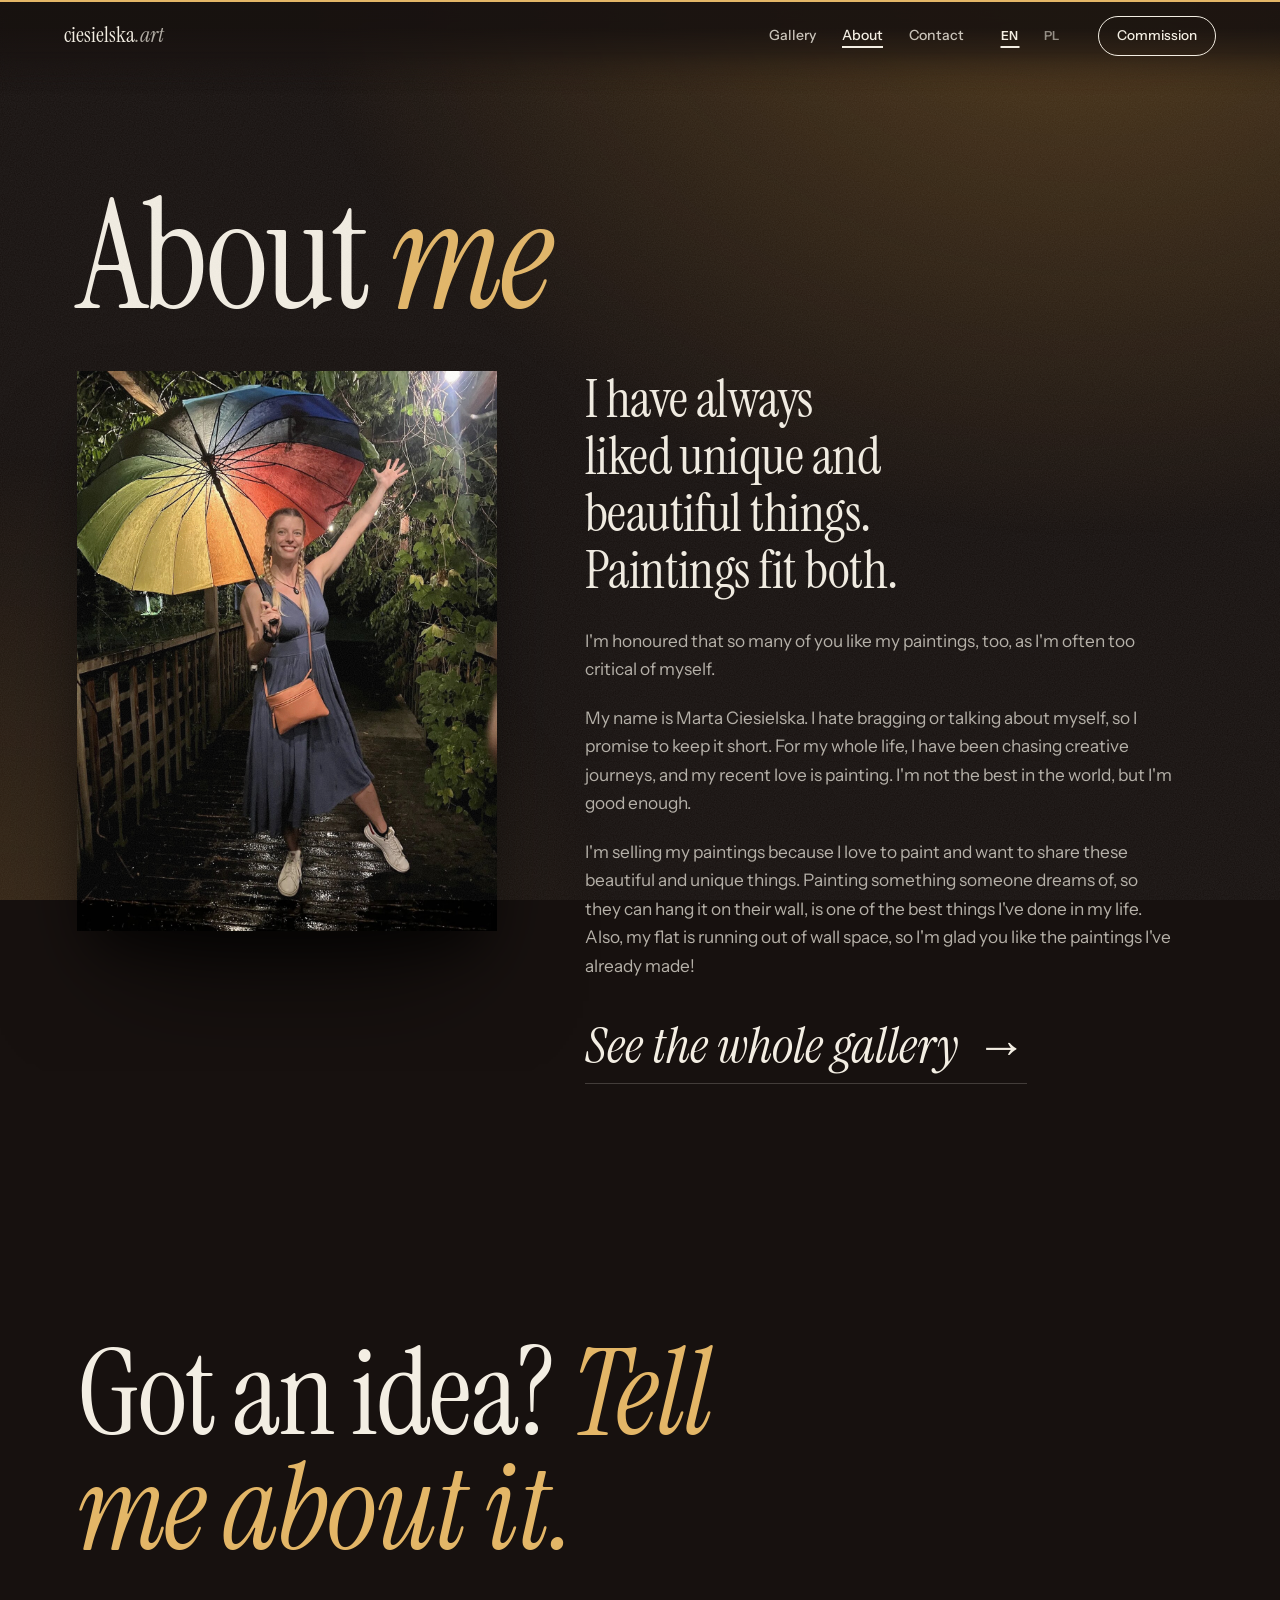
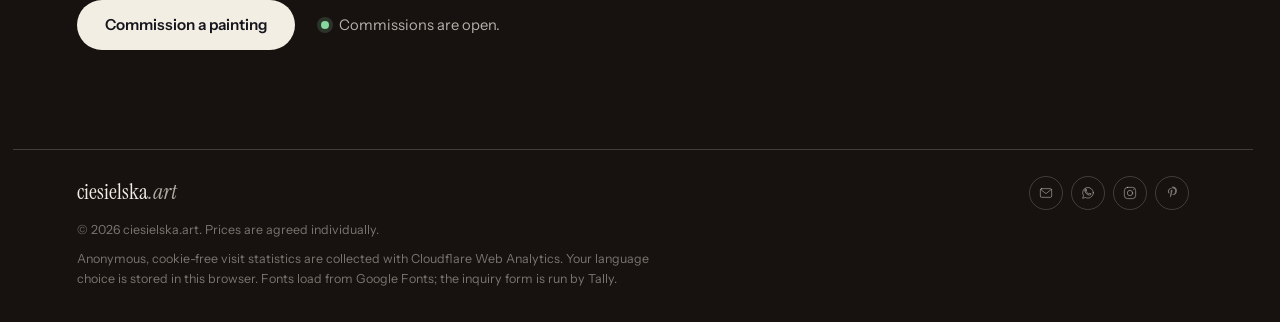
==== commit d6ecd686: "Add Pinterest link to site footer" ====
--- a/about.html
+++ b/about.html
@@ -22,7 +22,7 @@
 if (!matchMedia('(prefers-reduced-motion: reduce)').matches || /[?&]motion=on\b/.test(location.search)) document.documentElement.classList.add('motion');
 </script>
 
-<link rel="stylesheet" href="site.css?v=gallery-photos-1">
+<link rel="stylesheet" href="site.css?v=footer-pinterest-1">
 </head>
 <body data-page="about">
 
@@ -81,15 +81,16 @@
     <a href="mailto:marta@ciesielska.art" aria-label="Napisz e-mail do Marty" data-i18n-attr="aria-label:footer_email"><svg viewBox="0 0 24 24" aria-hidden="true"><rect x="3.5" y="5.5" width="17" height="13" rx="2"></rect><path d="m4.5 7 7.5 6 7.5-6"></path></svg></a>
     <a href="https://wa.me/ciesielska.art" target="_blank" rel="noopener noreferrer" aria-label="Napisz do Marty na WhatsAppie" data-i18n-attr="aria-label:footer_whatsapp"><svg viewBox="0 0 24 24" aria-hidden="true"><path d="M20 11.7a8 8 0 0 1-11.8 7L4 20l1.3-4A8 8 0 1 1 20 11.7Z"></path><path d="M9 8.5c.4 2.4 2.1 4.2 4.6 5l1.1-1.1 2 .8c-.2 1.2-1.1 2-2.3 2-3.7-.2-7.2-3.7-7.3-7.3 0-1.1.8-2.1 2-2.3l.8 2L9 8.5Z"></path></svg></a>
     <a href="https://www.instagram.com/ciesielska.art/" target="_blank" rel="noopener noreferrer" aria-label="ciesielska.art na Instagramie" data-i18n-attr="aria-label:footer_instagram"><svg viewBox="0 0 24 24" aria-hidden="true"><rect x="3.5" y="3.5" width="17" height="17" rx="5"></rect><circle cx="12" cy="12" r="4"></circle><circle class="footer-social-dot" cx="17.6" cy="6.7" r=".8"></circle></svg></a>
+    <a href="https://pl.pinterest.com/martaciesielskaart/" target="_blank" rel="noopener noreferrer" aria-label="Marta Ciesielska na Pintereście" data-i18n-attr="aria-label:footer_pinterest"><svg viewBox="0 0 24 24" aria-hidden="true"><path class="footer-social-pinterest" d="M12.1 4.2c-4.1 0-6.3 2.9-6.3 5.4 0 1.5.6 2.8 1.8 3.3.2.1.4 0 .4-.2l.2-.7c.1-.2 0-.3-.1-.5-.4-.5-.6-1.1-.6-2 0-2.5 1.9-4.7 5-4.7 2.7 0 4.2 1.7 4.2 3.9 0 2.9-1.3 5.3-3.2 5.3-1.1 0-1.9-.9-1.6-2 .3-1.3.9-2.7.9-3.6 0-.8-.4-1.4-1.2-1.4-.9 0-1.7 1-1.7 2.3 0 .8.3 1.4.3 1.4l-1.1 4.8c-.3 1.4 0 3.1 0 3.3 0 .1.1.2.2.1.1-.1 1.3-1.6 1.7-3l.6-2.3c.3.7 1.3 1.3 2.4 1.3 3.2 0 5.4-2.9 5.4-6.8 0-3-2.5-5.8-6.7-5.8z"></path></svg></a>
   </nav>
   <p data-i18n="footer_legal">© 2026 ciesielska.art. Ceny ustalam indywidualnie.</p>
   <p data-i18n="privacy_note">Zbieramy anonimowe statystyki odwiedzin bez plików cookies za pomocą Cloudflare Web Analytics. Wybór języka zapisuje się w tej przeglądarce. Czcionki ładują się z Google Fonts, a formularz obsługuje Tally.</p>
 </footer>
 
-<script src="works.js?v=gallery-photos-1"></script>
+<script src="works.js?v=gallery-new-art-1"></script>
 <!-- Cloudflare Web Analytics -->
 <script type="module" src="https://static.cloudflareinsights.com/beacon.min.js" data-cf-beacon='{"token": "a05330feb74148c6be19420d87e3172e"}'></script>
 <!-- End Cloudflare Web Analytics -->
-<script src="site.js?v=analytics-1"></script>
+<script src="site.js?v=footer-pinterest-1"></script>
 </body>
 </html>
--- a/site.css
+++ b/site.css
@@ -484,6 +484,7 @@
 .footer-social a:focus-visible { outline: 2px solid var(--ochre); outline-offset: 3px; }
 .footer-social svg { width: 16px; height: 16px; fill: none; stroke: currentColor; stroke-width: 1.5; stroke-linecap: round; stroke-linejoin: round; }
 .footer-social .footer-social-dot { fill: currentColor; stroke: none; }
+.footer-social .footer-social-pinterest { fill: currentColor; stroke: none; }
 footer p { grid-column: 1 / -1; font-size: .78rem; color: var(--fg-faint); max-width: 74ch; }
 
 /* ============ DIALOGS ============ */
